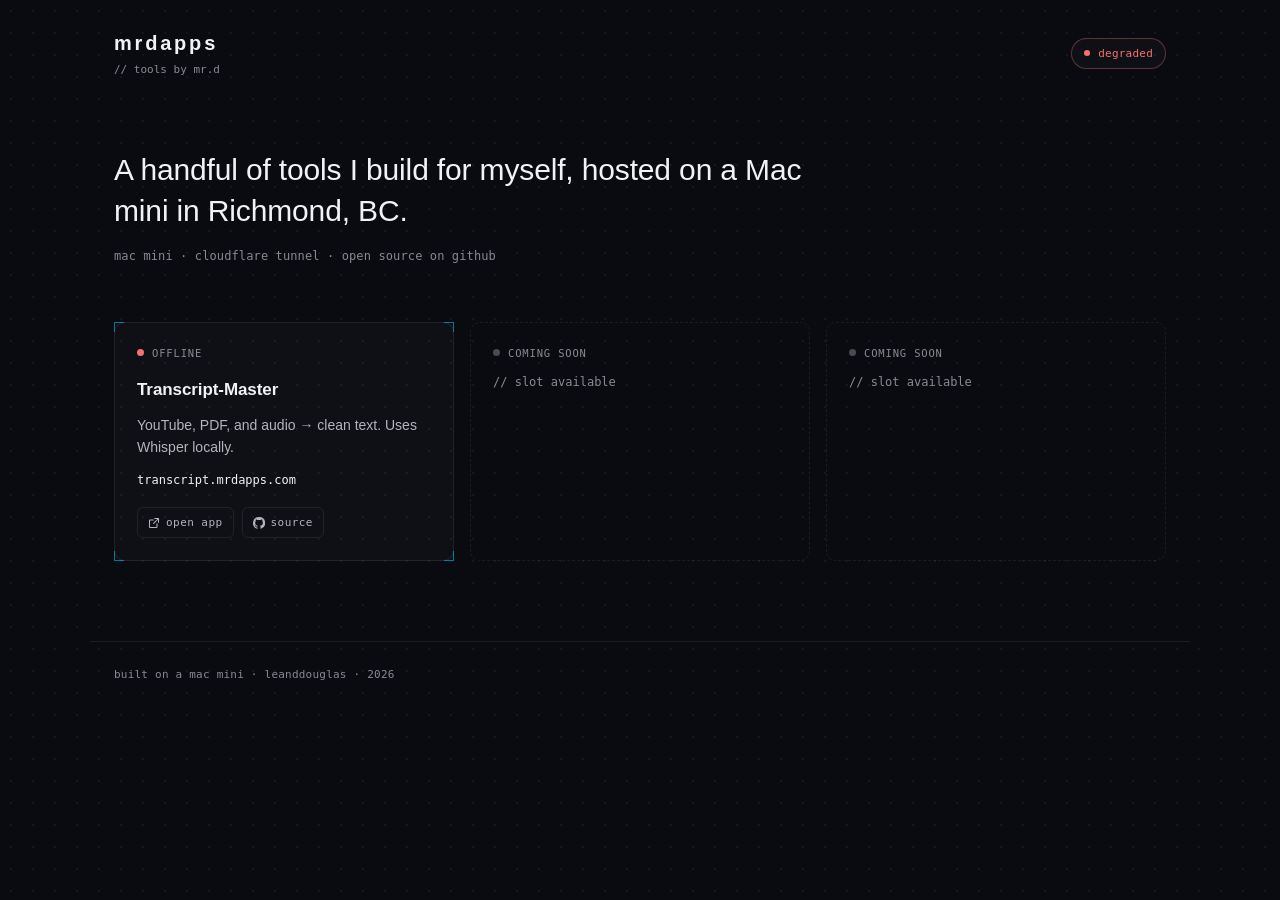
==== public/index.html @ 29ac47c4 "Initial commit — mrdapps.com landing page Static dashboard for mrdapps.com. Lists the small tools I " ====
<!doctype html>
<html lang="en">
<head>
  <meta charset="utf-8">
  <meta name="viewport" content="width=device-width,initial-scale=1">
  <title>mrdapps — tools by mr.d</title>
  <meta name="description" content="A handful of small tools built on a Mac mini in Richmond, BC.">
  <meta name="color-scheme" content="dark">
  <meta name="theme-color" content="#0a0b10">
  <link rel="icon" href="favicon.svg" type="image/svg+xml">
  <link rel="stylesheet" href="styles.css">
  <script type="module" src="app.js"></script>
</head>
<body>
  <header class="site-header">
    <div class="wordmark">
      <span class="word">mrdapps</span>
      <span class="subtitle">// tools by mr.d</span>
    </div>
    <div class="status-pill" data-status="loading" aria-live="polite">
      <span class="dot" data-status="loading"></span>
      <span class="label">checking&hellip;</span>
    </div>
  </header>

  <main>
    <section class="hero">
      <h1>A handful of tools I build for myself, hosted on a Mac mini in Richmond, BC.</h1>
      <p class="stack">mac mini &middot; cloudflare tunnel &middot; open source on github</p>
    </section>

    <section class="apps-grid" aria-label="apps">
      <article class="card" data-health="/healthz/transcript">
        <span class="corner tl"></span><span class="corner tr"></span>
        <span class="corner bl"></span><span class="corner br"></span>
        <header class="card-header">
          <span class="status">
            <span class="dot" data-status="loading"></span>
            <span class="label">live</span>
          </span>
          <span class="latency"></span>
        </header>
        <h2 class="card-title">Transcript-Master</h2>
        <p class="card-desc">YouTube, PDF, and audio &rarr; clean text. Uses Whisper locally.</p>
        <p class="card-url">transcript.mrdapps.com</p>
        <footer class="card-footer">
          <a class="btn" href="https://transcript.mrdapps.com" target="_blank" rel="noopener noreferrer">
            <svg viewBox="0 0 16 16" aria-hidden="true"><path fill="none" stroke="currentColor" stroke-width="1.4" stroke-linecap="round" stroke-linejoin="round" d="M9 2h5v5M14 2 7.5 8.5M12 9v4a1 1 0 0 1-1 1H3a1 1 0 0 1-1-1V5a1 1 0 0 1 1-1h4"/></svg>
            <span>open app</span>
          </a>
          <a class="btn" href="https://github.com/leanddouglas/Transcript-Master" target="_blank" rel="noopener noreferrer">
            <svg viewBox="0 0 16 16" aria-hidden="true"><path fill="currentColor" d="M8 0a8 8 0 0 0-2.53 15.59c.4.07.55-.17.55-.38v-1.36c-2.22.48-2.69-1.07-2.69-1.07-.36-.92-.89-1.17-.89-1.17-.73-.5.05-.49.05-.49.81.06 1.23.83 1.23.83.72 1.23 1.88.87 2.34.66.07-.52.28-.87.51-1.07-1.77-.2-3.64-.89-3.64-3.95 0-.87.31-1.59.83-2.15-.08-.2-.36-1.02.08-2.13 0 0 .67-.21 2.2.82a7.6 7.6 0 0 1 4 0c1.53-1.03 2.2-.82 2.2-.82.44 1.11.16 1.93.08 2.13.52.56.83 1.28.83 2.15 0 3.07-1.87 3.75-3.65 3.95.29.25.54.74.54 1.5v2.22c0 .21.15.46.55.38A8 8 0 0 0 8 0z"/></svg>
            <span>source</span>
          </a>
        </footer>
      </article>

      <article class="card card--placeholder" aria-hidden="true">
        <span class="corner tl"></span><span class="corner tr"></span>
        <span class="corner bl"></span><span class="corner br"></span>
        <header class="card-header">
          <span class="status">
            <span class="dot" data-status="placeholder"></span>
            <span class="label">coming soon</span>
          </span>
        </header>
        <p class="slot">// slot available</p>
      </article>

      <article class="card card--placeholder" aria-hidden="true">
        <span class="corner tl"></span><span class="corner tr"></span>
        <span class="corner bl"></span><span class="corner br"></span>
        <header class="card-header">
          <span class="status">
            <span class="dot" data-status="placeholder"></span>
            <span class="label">coming soon</span>
          </span>
        </header>
        <p class="slot">// slot available</p>
      </article>
    </section>
  </main>

  <footer class="site-footer">
    <span>built on a mac mini &middot; <a href="https://github.com/leanddouglas" target="_blank" rel="noopener noreferrer">leanddouglas</a> &middot; <span id="year">2026</span></span>
  </footer>
</body>
</html>
---- public/styles.css ----
:root {
  --bg: #0a0b10;
  --surface: rgba(255, 255, 255, 0.022);
  --text: #f2f2f6;
  --muted: #8a8a93;
  --muted-strong: #b4b4bd;
  --border: rgba(255, 255, 255, 0.08);
  --border-hover: rgba(0, 212, 255, 0.4);
  --accent: #00d4ff;
  --green: #4ade80;
  --red: #f87171;
  --gray: #4a4a52;
  --mono: ui-monospace, "SF Mono", "JetBrains Mono", Menlo, Consolas, monospace;
  --sans: -apple-system, BlinkMacSystemFont, "SF Pro Text", "Helvetica Neue", Arial, sans-serif;
  --radius: 10px;
  --container: 1100px;
}

*,
*::before,
*::after { box-sizing: border-box; }

html { background: var(--bg); }

body {
  margin: 0;
  min-height: 100vh;
  font-family: var(--sans);
  font-size: 15px;
  line-height: 1.55;
  color: var(--text);
  background: var(--bg);
  background-image: radial-gradient(circle, rgba(255, 255, 255, 0.05) 1px, transparent 1px);
  background-size: 22px 22px;
  background-attachment: fixed;
  -webkit-font-smoothing: antialiased;
  -moz-osx-font-smoothing: grayscale;
}

a { color: inherit; }

.site-header {
  max-width: var(--container);
  margin: 0 auto;
  padding: 28px 24px 0;
  display: flex;
  justify-content: space-between;
  align-items: center;
  gap: 16px;
  flex-wrap: wrap;
}

.wordmark { display: flex; flex-direction: column; gap: 2px; }

.wordmark .word {
  font-size: 20px;
  font-weight: 600;
  letter-spacing: 0.14em;
}

.wordmark .subtitle {
  font-family: var(--mono);
  font-size: 11px;
  color: var(--muted);
  letter-spacing: 0;
}

.status-pill {
  display: inline-flex;
  align-items: center;
  gap: 8px;
  padding: 6px 12px;
  border: 1px solid var(--border);
  border-radius: 999px;
  background: var(--surface);
  font-family: var(--mono);
  font-size: 11px;
  letter-spacing: 0.02em;
  color: var(--muted-strong);
  transition: border-color 200ms ease, color 200ms ease;
}

.status-pill[data-status="ok"]   { color: var(--text); }
.status-pill[data-status="down"] { color: var(--red); border-color: rgba(248, 113, 113, 0.35); }

main {
  max-width: var(--container);
  margin: 0 auto;
  padding: 0 24px;
}

.hero {
  padding: 72px 0 56px;
  max-width: 720px;
}

.hero h1 {
  margin: 0 0 16px;
  font-size: clamp(22px, 3.6vw, 30px);
  font-weight: 500;
  line-height: 1.35;
  letter-spacing: -0.005em;
  color: var(--text);
}

.hero .stack {
  margin: 0;
  font-family: var(--mono);
  font-size: 12px;
  letter-spacing: 0.01em;
  color: var(--muted);
}

.apps-grid {
  display: grid;
  grid-template-columns: 1fr;
  gap: 16px;
  padding-bottom: 80px;
}

@media (min-width: 640px)  { .apps-grid { grid-template-columns: repeat(2, 1fr); } }
@media (min-width: 960px)  { .apps-grid { grid-template-columns: repeat(3, 1fr); } }

.card {
  position: relative;
  display: flex;
  flex-direction: column;
  gap: 12px;
  min-height: 220px;
  padding: 22px;
  border: 1px solid var(--border);
  border-radius: var(--radius);
  background: var(--surface);
  transition: border-color 220ms ease, background-color 220ms ease;
}

.card:hover { border-color: var(--border-hover); }

.corner {
  position: absolute;
  width: 10px;
  height: 10px;
  border: 0 solid var(--accent);
  opacity: 0.55;
  pointer-events: none;
  transition: opacity 220ms ease;
}

.card:hover .corner { opacity: 1; }

.corner.tl { top: -1px; left: -1px;   border-top-width: 1px; border-left-width: 1px; }
.corner.tr { top: -1px; right: -1px;  border-top-width: 1px; border-right-width: 1px; }
.corner.bl { bottom: -1px; left: -1px; border-bottom-width: 1px; border-left-width: 1px; }
.corner.br { bottom: -1px; right: -1px; border-bottom-width: 1px; border-right-width: 1px; }

.card-header {
  display: flex;
  align-items: center;
  justify-content: space-between;
  gap: 8px;
  font-family: var(--mono);
  font-size: 10.5px;
  letter-spacing: 0.08em;
  text-transform: uppercase;
  color: var(--muted);
}

.status { display: inline-flex; align-items: center; gap: 8px; }

.dot {
  width: 7px;
  height: 7px;
  border-radius: 50%;
  background: var(--gray);
  flex-shrink: 0;
}

.dot[data-status="live"]        { background: var(--green); animation: pulse 2.6s ease-in-out infinite; }
.dot[data-status="offline"]     { background: var(--red); }
.dot[data-status="loading"]     { background: var(--muted); animation: pulse 1.4s ease-in-out infinite; }
.dot[data-status="placeholder"] { background: var(--gray); }

.status-pill .dot { width: 6px; height: 6px; }

.latency {
  font-family: var(--mono);
  font-size: 10.5px;
  letter-spacing: 0.02em;
  color: var(--muted);
  text-transform: none;
  opacity: 0;
  transition: opacity 400ms ease;
}

.latency.is-visible { opacity: 1; }

.card-title {
  margin: 4px 0 0;
  font-size: 17px;
  font-weight: 600;
  letter-spacing: -0.005em;
  color: var(--text);
}

.card-desc {
  margin: 0;
  font-size: 14px;
  line-height: 1.55;
  color: var(--muted-strong);
}

.card-url {
  margin: 0;
  font-family: var(--mono);
  font-size: 12px;
  color: var(--text);
  word-break: break-all;
}

.card-footer {
  margin-top: auto;
  display: flex;
  gap: 8px;
  padding-top: 6px;
}

.btn {
  display: inline-flex;
  align-items: center;
  gap: 6px;
  padding: 6px 10px;
  border: 1px solid var(--border);
  border-radius: 6px;
  background: transparent;
  color: var(--muted-strong);
  font-family: var(--mono);
  font-size: 11px;
  letter-spacing: 0.04em;
  text-decoration: none;
  transition: border-color 200ms ease, color 200ms ease;
}

.btn:hover,
.btn:focus-visible {
  border-color: var(--accent);
  color: var(--accent);
  outline: none;
}

.btn svg { width: 12px; height: 12px; }

.card--placeholder {
  border: 1px dashed rgba(255, 255, 255, 0.07);
  background: transparent;
}

.card--placeholder:hover { border-color: rgba(255, 255, 255, 0.12); }
.card--placeholder .corner { opacity: 0; }
.card--placeholder:hover .corner { opacity: 0; }

.slot {
  margin: 0;
  font-family: var(--mono);
  font-size: 12px;
  color: var(--muted);
}

.site-footer {
  max-width: var(--container);
  margin: 0 auto;
  padding: 24px 24px 48px;
  border-top: 1px solid var(--border);
  font-family: var(--mono);
  font-size: 11px;
  letter-spacing: 0.02em;
  color: var(--muted);
}

.site-footer a {
  color: var(--muted);
  text-decoration: none;
  border-bottom: 1px solid transparent;
  transition: color 200ms ease, border-color 200ms ease;
}

.site-footer a:hover,
.site-footer a:focus-visible {
  color: var(--accent);
  border-bottom-color: var(--accent);
  outline: none;
}

@keyframes pulse {
  0%, 100% { opacity: 1; }
  50%      { opacity: 0.55; }
}

@media (prefers-reduced-motion: reduce) {
  .dot { animation: none !important; }
  * { transition-duration: 0.01ms !important; }
}
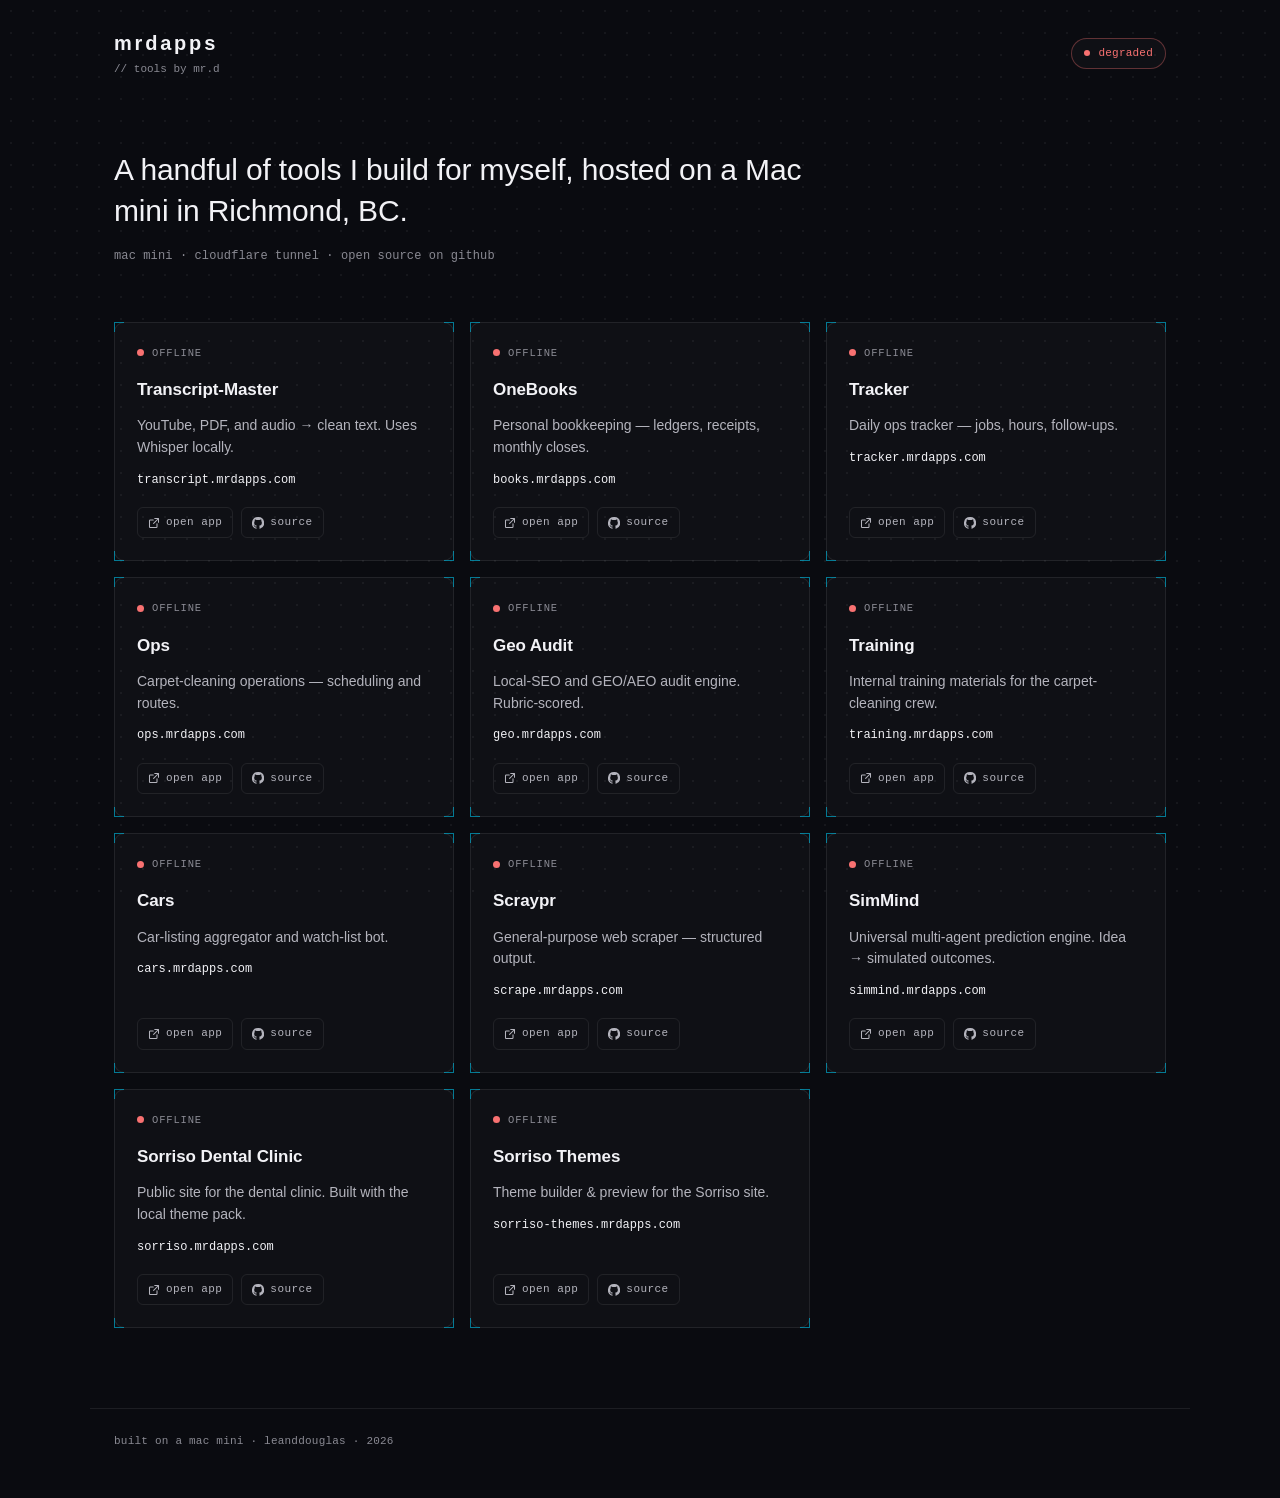
==== commit 32519ad6: "dashboard: surface all 11 mrdapps services Replaces the two "slot available" placeholders with cards" ====
--- a/public/index.html
+++ b/public/index.html
@@ -55,28 +55,254 @@
         </footer>
       </article>
 
-      <article class="card card--placeholder" aria-hidden="true">
-        <span class="corner tl"></span><span class="corner tr"></span>
-        <span class="corner bl"></span><span class="corner br"></span>
-        <header class="card-header">
-          <span class="status">
-            <span class="dot" data-status="placeholder"></span>
-            <span class="label">coming soon</span>
-          </span>
-        </header>
-        <p class="slot">// slot available</p>
-      </article>
-
-      <article class="card card--placeholder" aria-hidden="true">
-        <span class="corner tl"></span><span class="corner tr"></span>
-        <span class="corner bl"></span><span class="corner br"></span>
-        <header class="card-header">
-          <span class="status">
-            <span class="dot" data-status="placeholder"></span>
-            <span class="label">coming soon</span>
-          </span>
-        </header>
-        <p class="slot">// slot available</p>
+      <article class="card" data-health="/healthz/books">
+        <span class="corner tl"></span><span class="corner tr"></span>
+        <span class="corner bl"></span><span class="corner br"></span>
+        <header class="card-header">
+          <span class="status">
+            <span class="dot" data-status="loading"></span>
+            <span class="label">live</span>
+          </span>
+          <span class="latency"></span>
+        </header>
+        <h2 class="card-title">OneBooks</h2>
+        <p class="card-desc">Personal bookkeeping &mdash; ledgers, receipts, monthly closes.</p>
+        <p class="card-url">books.mrdapps.com</p>
+        <footer class="card-footer">
+          <a class="btn" href="https://books.mrdapps.com" target="_blank" rel="noopener noreferrer">
+            <svg viewBox="0 0 16 16" aria-hidden="true"><path fill="none" stroke="currentColor" stroke-width="1.4" stroke-linecap="round" stroke-linejoin="round" d="M9 2h5v5M14 2 7.5 8.5M12 9v4a1 1 0 0 1-1 1H3a1 1 0 0 1-1-1V5a1 1 0 0 1 1-1h4"/></svg>
+            <span>open app</span>
+          </a>
+          <a class="btn" href="https://github.com/leanddouglas/onebooks" target="_blank" rel="noopener noreferrer">
+            <svg viewBox="0 0 16 16" aria-hidden="true"><path fill="currentColor" d="M8 0a8 8 0 0 0-2.53 15.59c.4.07.55-.17.55-.38v-1.36c-2.22.48-2.69-1.07-2.69-1.07-.36-.92-.89-1.17-.89-1.17-.73-.5.05-.49.05-.49.81.06 1.23.83 1.23.83.72 1.23 1.88.87 2.34.66.07-.52.28-.87.51-1.07-1.77-.2-3.64-.89-3.64-3.95 0-.87.31-1.59.83-2.15-.08-.2-.36-1.02.08-2.13 0 0 .67-.21 2.2.82a7.6 7.6 0 0 1 4 0c1.53-1.03 2.2-.82 2.2-.82.44 1.11.16 1.93.08 2.13.52.56.83 1.28.83 2.15 0 3.07-1.87 3.75-3.65 3.95.29.25.54.74.54 1.5v2.22c0 .21.15.46.55.38A8 8 0 0 0 8 0z"/></svg>
+            <span>source</span>
+          </a>
+        </footer>
+      </article>
+
+      <article class="card" data-health="/healthz/tracker">
+        <span class="corner tl"></span><span class="corner tr"></span>
+        <span class="corner bl"></span><span class="corner br"></span>
+        <header class="card-header">
+          <span class="status">
+            <span class="dot" data-status="loading"></span>
+            <span class="label">live</span>
+          </span>
+          <span class="latency"></span>
+        </header>
+        <h2 class="card-title">Tracker</h2>
+        <p class="card-desc">Daily ops tracker &mdash; jobs, hours, follow-ups.</p>
+        <p class="card-url">tracker.mrdapps.com</p>
+        <footer class="card-footer">
+          <a class="btn" href="https://tracker.mrdapps.com" target="_blank" rel="noopener noreferrer">
+            <svg viewBox="0 0 16 16" aria-hidden="true"><path fill="none" stroke="currentColor" stroke-width="1.4" stroke-linecap="round" stroke-linejoin="round" d="M9 2h5v5M14 2 7.5 8.5M12 9v4a1 1 0 0 1-1 1H3a1 1 0 0 1-1-1V5a1 1 0 0 1 1-1h4"/></svg>
+            <span>open app</span>
+          </a>
+          <a class="btn" href="https://github.com/leanddouglas/MrD-Tracker" target="_blank" rel="noopener noreferrer">
+            <svg viewBox="0 0 16 16" aria-hidden="true"><path fill="currentColor" d="M8 0a8 8 0 0 0-2.53 15.59c.4.07.55-.17.55-.38v-1.36c-2.22.48-2.69-1.07-2.69-1.07-.36-.92-.89-1.17-.89-1.17-.73-.5.05-.49.05-.49.81.06 1.23.83 1.23.83.72 1.23 1.88.87 2.34.66.07-.52.28-.87.51-1.07-1.77-.2-3.64-.89-3.64-3.95 0-.87.31-1.59.83-2.15-.08-.2-.36-1.02.08-2.13 0 0 .67-.21 2.2.82a7.6 7.6 0 0 1 4 0c1.53-1.03 2.2-.82 2.2-.82.44 1.11.16 1.93.08 2.13.52.56.83 1.28.83 2.15 0 3.07-1.87 3.75-3.65 3.95.29.25.54.74.54 1.5v2.22c0 .21.15.46.55.38A8 8 0 0 0 8 0z"/></svg>
+            <span>source</span>
+          </a>
+        </footer>
+      </article>
+
+      <article class="card" data-health="/healthz/ops">
+        <span class="corner tl"></span><span class="corner tr"></span>
+        <span class="corner bl"></span><span class="corner br"></span>
+        <header class="card-header">
+          <span class="status">
+            <span class="dot" data-status="loading"></span>
+            <span class="label">live</span>
+          </span>
+          <span class="latency"></span>
+        </header>
+        <h2 class="card-title">Ops</h2>
+        <p class="card-desc">Carpet-cleaning operations &mdash; scheduling and routes.</p>
+        <p class="card-url">ops.mrdapps.com</p>
+        <footer class="card-footer">
+          <a class="btn" href="https://ops.mrdapps.com" target="_blank" rel="noopener noreferrer">
+            <svg viewBox="0 0 16 16" aria-hidden="true"><path fill="none" stroke="currentColor" stroke-width="1.4" stroke-linecap="round" stroke-linejoin="round" d="M9 2h5v5M14 2 7.5 8.5M12 9v4a1 1 0 0 1-1 1H3a1 1 0 0 1-1-1V5a1 1 0 0 1 1-1h4"/></svg>
+            <span>open app</span>
+          </a>
+          <a class="btn" href="https://github.com/leanddouglas/carpet-ops" target="_blank" rel="noopener noreferrer">
+            <svg viewBox="0 0 16 16" aria-hidden="true"><path fill="currentColor" d="M8 0a8 8 0 0 0-2.53 15.59c.4.07.55-.17.55-.38v-1.36c-2.22.48-2.69-1.07-2.69-1.07-.36-.92-.89-1.17-.89-1.17-.73-.5.05-.49.05-.49.81.06 1.23.83 1.23.83.72 1.23 1.88.87 2.34.66.07-.52.28-.87.51-1.07-1.77-.2-3.64-.89-3.64-3.95 0-.87.31-1.59.83-2.15-.08-.2-.36-1.02.08-2.13 0 0 .67-.21 2.2.82a7.6 7.6 0 0 1 4 0c1.53-1.03 2.2-.82 2.2-.82.44 1.11.16 1.93.08 2.13.52.56.83 1.28.83 2.15 0 3.07-1.87 3.75-3.65 3.95.29.25.54.74.54 1.5v2.22c0 .21.15.46.55.38A8 8 0 0 0 8 0z"/></svg>
+            <span>source</span>
+          </a>
+        </footer>
+      </article>
+
+      <article class="card" data-health="/healthz/geo">
+        <span class="corner tl"></span><span class="corner tr"></span>
+        <span class="corner bl"></span><span class="corner br"></span>
+        <header class="card-header">
+          <span class="status">
+            <span class="dot" data-status="loading"></span>
+            <span class="label">live</span>
+          </span>
+          <span class="latency"></span>
+        </header>
+        <h2 class="card-title">Geo Audit</h2>
+        <p class="card-desc">Local-SEO and GEO/AEO audit engine. Rubric-scored.</p>
+        <p class="card-url">geo.mrdapps.com</p>
+        <footer class="card-footer">
+          <a class="btn" href="https://geo.mrdapps.com" target="_blank" rel="noopener noreferrer">
+            <svg viewBox="0 0 16 16" aria-hidden="true"><path fill="none" stroke="currentColor" stroke-width="1.4" stroke-linecap="round" stroke-linejoin="round" d="M9 2h5v5M14 2 7.5 8.5M12 9v4a1 1 0 0 1-1 1H3a1 1 0 0 1-1-1V5a1 1 0 0 1 1-1h4"/></svg>
+            <span>open app</span>
+          </a>
+          <a class="btn" href="https://github.com/leanddouglas/geo-audit-app" target="_blank" rel="noopener noreferrer">
+            <svg viewBox="0 0 16 16" aria-hidden="true"><path fill="currentColor" d="M8 0a8 8 0 0 0-2.53 15.59c.4.07.55-.17.55-.38v-1.36c-2.22.48-2.69-1.07-2.69-1.07-.36-.92-.89-1.17-.89-1.17-.73-.5.05-.49.05-.49.81.06 1.23.83 1.23.83.72 1.23 1.88.87 2.34.66.07-.52.28-.87.51-1.07-1.77-.2-3.64-.89-3.64-3.95 0-.87.31-1.59.83-2.15-.08-.2-.36-1.02.08-2.13 0 0 .67-.21 2.2.82a7.6 7.6 0 0 1 4 0c1.53-1.03 2.2-.82 2.2-.82.44 1.11.16 1.93.08 2.13.52.56.83 1.28.83 2.15 0 3.07-1.87 3.75-3.65 3.95.29.25.54.74.54 1.5v2.22c0 .21.15.46.55.38A8 8 0 0 0 8 0z"/></svg>
+            <span>source</span>
+          </a>
+        </footer>
+      </article>
+
+      <article class="card" data-health="/healthz/training">
+        <span class="corner tl"></span><span class="corner tr"></span>
+        <span class="corner bl"></span><span class="corner br"></span>
+        <header class="card-header">
+          <span class="status">
+            <span class="dot" data-status="loading"></span>
+            <span class="label">live</span>
+          </span>
+          <span class="latency"></span>
+        </header>
+        <h2 class="card-title">Training</h2>
+        <p class="card-desc">Internal training materials for the carpet-cleaning crew.</p>
+        <p class="card-url">training.mrdapps.com</p>
+        <footer class="card-footer">
+          <a class="btn" href="https://training.mrdapps.com" target="_blank" rel="noopener noreferrer">
+            <svg viewBox="0 0 16 16" aria-hidden="true"><path fill="none" stroke="currentColor" stroke-width="1.4" stroke-linecap="round" stroke-linejoin="round" d="M9 2h5v5M14 2 7.5 8.5M12 9v4a1 1 0 0 1-1 1H3a1 1 0 0 1-1-1V5a1 1 0 0 1 1-1h4"/></svg>
+            <span>open app</span>
+          </a>
+          <a class="btn" href="https://github.com/leanddouglas/servus-training" target="_blank" rel="noopener noreferrer">
+            <svg viewBox="0 0 16 16" aria-hidden="true"><path fill="currentColor" d="M8 0a8 8 0 0 0-2.53 15.59c.4.07.55-.17.55-.38v-1.36c-2.22.48-2.69-1.07-2.69-1.07-.36-.92-.89-1.17-.89-1.17-.73-.5.05-.49.05-.49.81.06 1.23.83 1.23.83.72 1.23 1.88.87 2.34.66.07-.52.28-.87.51-1.07-1.77-.2-3.64-.89-3.64-3.95 0-.87.31-1.59.83-2.15-.08-.2-.36-1.02.08-2.13 0 0 .67-.21 2.2.82a7.6 7.6 0 0 1 4 0c1.53-1.03 2.2-.82 2.2-.82.44 1.11.16 1.93.08 2.13.52.56.83 1.28.83 2.15 0 3.07-1.87 3.75-3.65 3.95.29.25.54.74.54 1.5v2.22c0 .21.15.46.55.38A8 8 0 0 0 8 0z"/></svg>
+            <span>source</span>
+          </a>
+        </footer>
+      </article>
+
+      <article class="card" data-health="/healthz/cars">
+        <span class="corner tl"></span><span class="corner tr"></span>
+        <span class="corner bl"></span><span class="corner br"></span>
+        <header class="card-header">
+          <span class="status">
+            <span class="dot" data-status="loading"></span>
+            <span class="label">live</span>
+          </span>
+          <span class="latency"></span>
+        </header>
+        <h2 class="card-title">Cars</h2>
+        <p class="card-desc">Car-listing aggregator and watch-list bot.</p>
+        <p class="card-url">cars.mrdapps.com</p>
+        <footer class="card-footer">
+          <a class="btn" href="https://cars.mrdapps.com" target="_blank" rel="noopener noreferrer">
+            <svg viewBox="0 0 16 16" aria-hidden="true"><path fill="none" stroke="currentColor" stroke-width="1.4" stroke-linecap="round" stroke-linejoin="round" d="M9 2h5v5M14 2 7.5 8.5M12 9v4a1 1 0 0 1-1 1H3a1 1 0 0 1-1-1V5a1 1 0 0 1 1-1h4"/></svg>
+            <span>open app</span>
+          </a>
+          <a class="btn" href="https://github.com/leanddouglas/car-finder-bot" target="_blank" rel="noopener noreferrer">
+            <svg viewBox="0 0 16 16" aria-hidden="true"><path fill="currentColor" d="M8 0a8 8 0 0 0-2.53 15.59c.4.07.55-.17.55-.38v-1.36c-2.22.48-2.69-1.07-2.69-1.07-.36-.92-.89-1.17-.89-1.17-.73-.5.05-.49.05-.49.81.06 1.23.83 1.23.83.72 1.23 1.88.87 2.34.66.07-.52.28-.87.51-1.07-1.77-.2-3.64-.89-3.64-3.95 0-.87.31-1.59.83-2.15-.08-.2-.36-1.02.08-2.13 0 0 .67-.21 2.2.82a7.6 7.6 0 0 1 4 0c1.53-1.03 2.2-.82 2.2-.82.44 1.11.16 1.93.08 2.13.52.56.83 1.28.83 2.15 0 3.07-1.87 3.75-3.65 3.95.29.25.54.74.54 1.5v2.22c0 .21.15.46.55.38A8 8 0 0 0 8 0z"/></svg>
+            <span>source</span>
+          </a>
+        </footer>
+      </article>
+
+      <article class="card" data-health="/healthz/scrape">
+        <span class="corner tl"></span><span class="corner tr"></span>
+        <span class="corner bl"></span><span class="corner br"></span>
+        <header class="card-header">
+          <span class="status">
+            <span class="dot" data-status="loading"></span>
+            <span class="label">live</span>
+          </span>
+          <span class="latency"></span>
+        </header>
+        <h2 class="card-title">Scraypr</h2>
+        <p class="card-desc">General-purpose web scraper &mdash; structured output.</p>
+        <p class="card-url">scrape.mrdapps.com</p>
+        <footer class="card-footer">
+          <a class="btn" href="https://scrape.mrdapps.com" target="_blank" rel="noopener noreferrer">
+            <svg viewBox="0 0 16 16" aria-hidden="true"><path fill="none" stroke="currentColor" stroke-width="1.4" stroke-linecap="round" stroke-linejoin="round" d="M9 2h5v5M14 2 7.5 8.5M12 9v4a1 1 0 0 1-1 1H3a1 1 0 0 1-1-1V5a1 1 0 0 1 1-1h4"/></svg>
+            <span>open app</span>
+          </a>
+          <a class="btn" href="https://github.com/leanddouglas/scraypr-app" target="_blank" rel="noopener noreferrer">
+            <svg viewBox="0 0 16 16" aria-hidden="true"><path fill="currentColor" d="M8 0a8 8 0 0 0-2.53 15.59c.4.07.55-.17.55-.38v-1.36c-2.22.48-2.69-1.07-2.69-1.07-.36-.92-.89-1.17-.89-1.17-.73-.5.05-.49.05-.49.81.06 1.23.83 1.23.83.72 1.23 1.88.87 2.34.66.07-.52.28-.87.51-1.07-1.77-.2-3.64-.89-3.64-3.95 0-.87.31-1.59.83-2.15-.08-.2-.36-1.02.08-2.13 0 0 .67-.21 2.2.82a7.6 7.6 0 0 1 4 0c1.53-1.03 2.2-.82 2.2-.82.44 1.11.16 1.93.08 2.13.52.56.83 1.28.83 2.15 0 3.07-1.87 3.75-3.65 3.95.29.25.54.74.54 1.5v2.22c0 .21.15.46.55.38A8 8 0 0 0 8 0z"/></svg>
+            <span>source</span>
+          </a>
+        </footer>
+      </article>
+
+      <article class="card" data-health="/healthz/simmind">
+        <span class="corner tl"></span><span class="corner tr"></span>
+        <span class="corner bl"></span><span class="corner br"></span>
+        <header class="card-header">
+          <span class="status">
+            <span class="dot" data-status="loading"></span>
+            <span class="label">live</span>
+          </span>
+          <span class="latency"></span>
+        </header>
+        <h2 class="card-title">SimMind</h2>
+        <p class="card-desc">Universal multi-agent prediction engine. Idea → simulated outcomes.</p>
+        <p class="card-url">simmind.mrdapps.com</p>
+        <footer class="card-footer">
+          <a class="btn" href="https://simmind.mrdapps.com" target="_blank" rel="noopener noreferrer">
+            <svg viewBox="0 0 16 16" aria-hidden="true"><path fill="none" stroke="currentColor" stroke-width="1.4" stroke-linecap="round" stroke-linejoin="round" d="M9 2h5v5M14 2 7.5 8.5M12 9v4a1 1 0 0 1-1 1H3a1 1 0 0 1-1-1V5a1 1 0 0 1 1-1h4"/></svg>
+            <span>open app</span>
+          </a>
+          <a class="btn" href="https://github.com/leanddouglas/simmind" target="_blank" rel="noopener noreferrer">
+            <svg viewBox="0 0 16 16" aria-hidden="true"><path fill="currentColor" d="M8 0a8 8 0 0 0-2.53 15.59c.4.07.55-.17.55-.38v-1.36c-2.22.48-2.69-1.07-2.69-1.07-.36-.92-.89-1.17-.89-1.17-.73-.5.05-.49.05-.49.81.06 1.23.83 1.23.83.72 1.23 1.88.87 2.34.66.07-.52.28-.87.51-1.07-1.77-.2-3.64-.89-3.64-3.95 0-.87.31-1.59.83-2.15-.08-.2-.36-1.02.08-2.13 0 0 .67-.21 2.2.82a7.6 7.6 0 0 1 4 0c1.53-1.03 2.2-.82 2.2-.82.44 1.11.16 1.93.08 2.13.52.56.83 1.28.83 2.15 0 3.07-1.87 3.75-3.65 3.95.29.25.54.74.54 1.5v2.22c0 .21.15.46.55.38A8 8 0 0 0 8 0z"/></svg>
+            <span>source</span>
+          </a>
+        </footer>
+      </article>
+
+      <article class="card" data-health="/healthz/sorriso">
+        <span class="corner tl"></span><span class="corner tr"></span>
+        <span class="corner bl"></span><span class="corner br"></span>
+        <header class="card-header">
+          <span class="status">
+            <span class="dot" data-status="loading"></span>
+            <span class="label">live</span>
+          </span>
+          <span class="latency"></span>
+        </header>
+        <h2 class="card-title">Sorriso Dental Clinic</h2>
+        <p class="card-desc">Public site for the dental clinic. Built with the local theme pack.</p>
+        <p class="card-url">sorriso.mrdapps.com</p>
+        <footer class="card-footer">
+          <a class="btn" href="https://sorriso.mrdapps.com" target="_blank" rel="noopener noreferrer">
+            <svg viewBox="0 0 16 16" aria-hidden="true"><path fill="none" stroke="currentColor" stroke-width="1.4" stroke-linecap="round" stroke-linejoin="round" d="M9 2h5v5M14 2 7.5 8.5M12 9v4a1 1 0 0 1-1 1H3a1 1 0 0 1-1-1V5a1 1 0 0 1 1-1h4"/></svg>
+            <span>open app</span>
+          </a>
+          <a class="btn" href="https://github.com/leanddouglas/SorrisoDentalClinic" target="_blank" rel="noopener noreferrer">
+            <svg viewBox="0 0 16 16" aria-hidden="true"><path fill="currentColor" d="M8 0a8 8 0 0 0-2.53 15.59c.4.07.55-.17.55-.38v-1.36c-2.22.48-2.69-1.07-2.69-1.07-.36-.92-.89-1.17-.89-1.17-.73-.5.05-.49.05-.49.81.06 1.23.83 1.23.83.72 1.23 1.88.87 2.34.66.07-.52.28-.87.51-1.07-1.77-.2-3.64-.89-3.64-3.95 0-.87.31-1.59.83-2.15-.08-.2-.36-1.02.08-2.13 0 0 .67-.21 2.2.82a7.6 7.6 0 0 1 4 0c1.53-1.03 2.2-.82 2.2-.82.44 1.11.16 1.93.08 2.13.52.56.83 1.28.83 2.15 0 3.07-1.87 3.75-3.65 3.95.29.25.54.74.54 1.5v2.22c0 .21.15.46.55.38A8 8 0 0 0 8 0z"/></svg>
+            <span>source</span>
+          </a>
+        </footer>
+      </article>
+
+      <article class="card" data-health="/healthz/sorriso-themes">
+        <span class="corner tl"></span><span class="corner tr"></span>
+        <span class="corner bl"></span><span class="corner br"></span>
+        <header class="card-header">
+          <span class="status">
+            <span class="dot" data-status="loading"></span>
+            <span class="label">live</span>
+          </span>
+          <span class="latency"></span>
+        </header>
+        <h2 class="card-title">Sorriso Themes</h2>
+        <p class="card-desc">Theme builder &amp; preview for the Sorriso site.</p>
+        <p class="card-url">sorriso-themes.mrdapps.com</p>
+        <footer class="card-footer">
+          <a class="btn" href="https://sorriso-themes.mrdapps.com" target="_blank" rel="noopener noreferrer">
+            <svg viewBox="0 0 16 16" aria-hidden="true"><path fill="none" stroke="currentColor" stroke-width="1.4" stroke-linecap="round" stroke-linejoin="round" d="M9 2h5v5M14 2 7.5 8.5M12 9v4a1 1 0 0 1-1 1H3a1 1 0 0 1-1-1V5a1 1 0 0 1 1-1h4"/></svg>
+            <span>open app</span>
+          </a>
+          <a class="btn" href="https://github.com/leanddouglas/sorriso-dental-clinic-themes" target="_blank" rel="noopener noreferrer">
+            <svg viewBox="0 0 16 16" aria-hidden="true"><path fill="currentColor" d="M8 0a8 8 0 0 0-2.53 15.59c.4.07.55-.17.55-.38v-1.36c-2.22.48-2.69-1.07-2.69-1.07-.36-.92-.89-1.17-.89-1.17-.73-.5.05-.49.05-.49.81.06 1.23.83 1.23.83.72 1.23 1.88.87 2.34.66.07-.52.28-.87.51-1.07-1.77-.2-3.64-.89-3.64-3.95 0-.87.31-1.59.83-2.15-.08-.2-.36-1.02.08-2.13 0 0 .67-.21 2.2.82a7.6 7.6 0 0 1 4 0c1.53-1.03 2.2-.82 2.2-.82.44 1.11.16 1.93.08 2.13.52.56.83 1.28.83 2.15 0 3.07-1.87 3.75-3.65 3.95.29.25.54.74.54 1.5v2.22c0 .21.15.46.55.38A8 8 0 0 0 8 0z"/></svg>
+            <span>source</span>
+          </a>
+        </footer>
       </article>
     </section>
   </main>
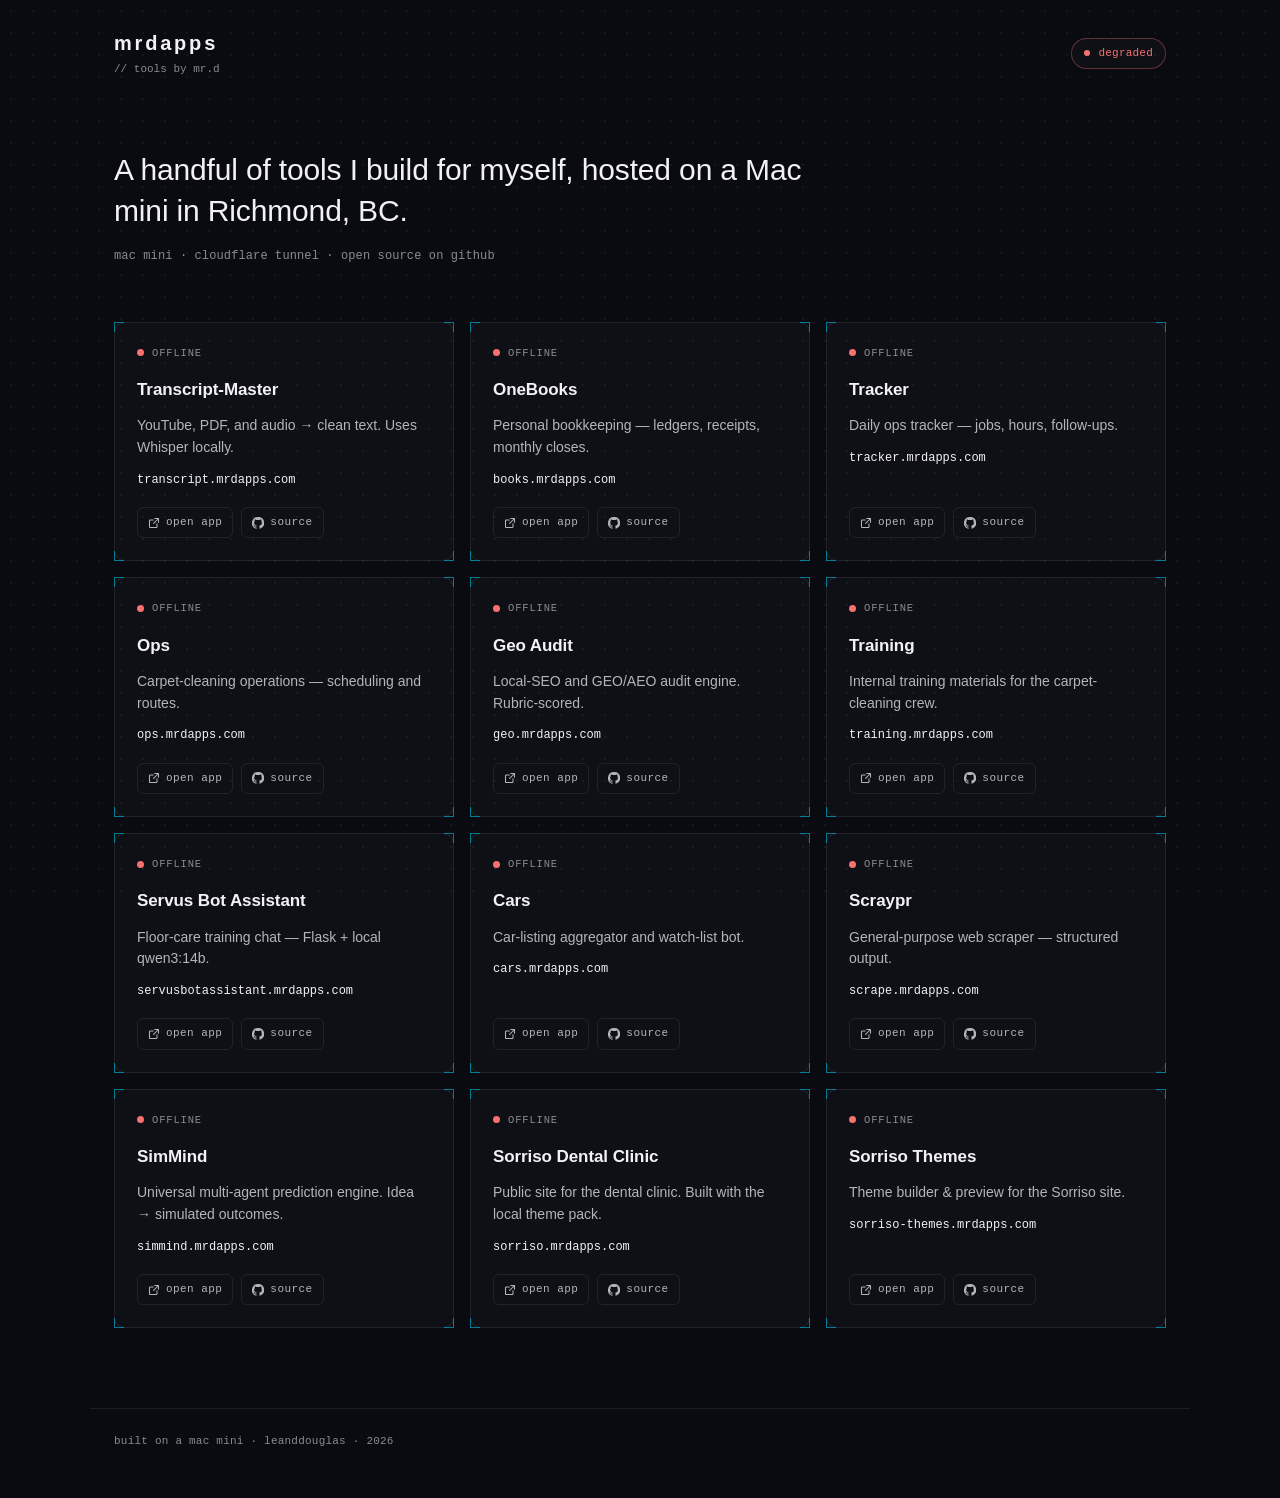
==== commit 8d24112b: "Add Servus Bot Assistant card (servusbotassistant.mrdapps.com → 8767)" ====
--- a/public/index.html
+++ b/public/index.html
@@ -180,6 +180,31 @@
         </footer>
       </article>
 
+      <article class="card" data-health="/healthz/servusbotassistant">
+        <span class="corner tl"></span><span class="corner tr"></span>
+        <span class="corner bl"></span><span class="corner br"></span>
+        <header class="card-header">
+          <span class="status">
+            <span class="dot" data-status="loading"></span>
+            <span class="label">live</span>
+          </span>
+          <span class="latency"></span>
+        </header>
+        <h2 class="card-title">Servus Bot Assistant</h2>
+        <p class="card-desc">Floor-care training chat &mdash; Flask + local qwen3:14b.</p>
+        <p class="card-url">servusbotassistant.mrdapps.com</p>
+        <footer class="card-footer">
+          <a class="btn" href="https://servusbotassistant.mrdapps.com" target="_blank" rel="noopener noreferrer">
+            <svg viewBox="0 0 16 16" aria-hidden="true"><path fill="none" stroke="currentColor" stroke-width="1.4" stroke-linecap="round" stroke-linejoin="round" d="M9 2h5v5M14 2 7.5 8.5M12 9v4a1 1 0 0 1-1 1H3a1 1 0 0 1-1-1V5a1 1 0 0 1 1-1h4"/></svg>
+            <span>open app</span>
+          </a>
+          <a class="btn" href="https://github.com/leanddouglas/servus-bot" target="_blank" rel="noopener noreferrer">
+            <svg viewBox="0 0 16 16" aria-hidden="true"><path fill="currentColor" d="M8 0a8 8 0 0 0-2.53 15.59c.4.07.55-.17.55-.38v-1.36c-2.22.48-2.69-1.07-2.69-1.07-.36-.92-.89-1.17-.89-1.17-.73-.5.05-.49.05-.49.81.06 1.23.83 1.23.83.72 1.23 1.88.87 2.34.66.07-.52.28-.87.51-1.07-1.77-.2-3.64-.89-3.64-3.95 0-.87.31-1.59.83-2.15-.08-.2-.36-1.02.08-2.13 0 0 .67-.21 2.2.82a7.6 7.6 0 0 1 4 0c1.53-1.03 2.2-.82 2.2-.82.44 1.11.16 1.93.08 2.13.52.56.83 1.28.83 2.15 0 3.07-1.87 3.75-3.65 3.95.29.25.54.74.54 1.5v2.22c0 .21.15.46.55.38A8 8 0 0 0 8 0z"/></svg>
+            <span>source</span>
+          </a>
+        </footer>
+      </article>
+
       <article class="card" data-health="/healthz/cars">
         <span class="corner tl"></span><span class="corner tr"></span>
         <span class="corner bl"></span><span class="corner br"></span>
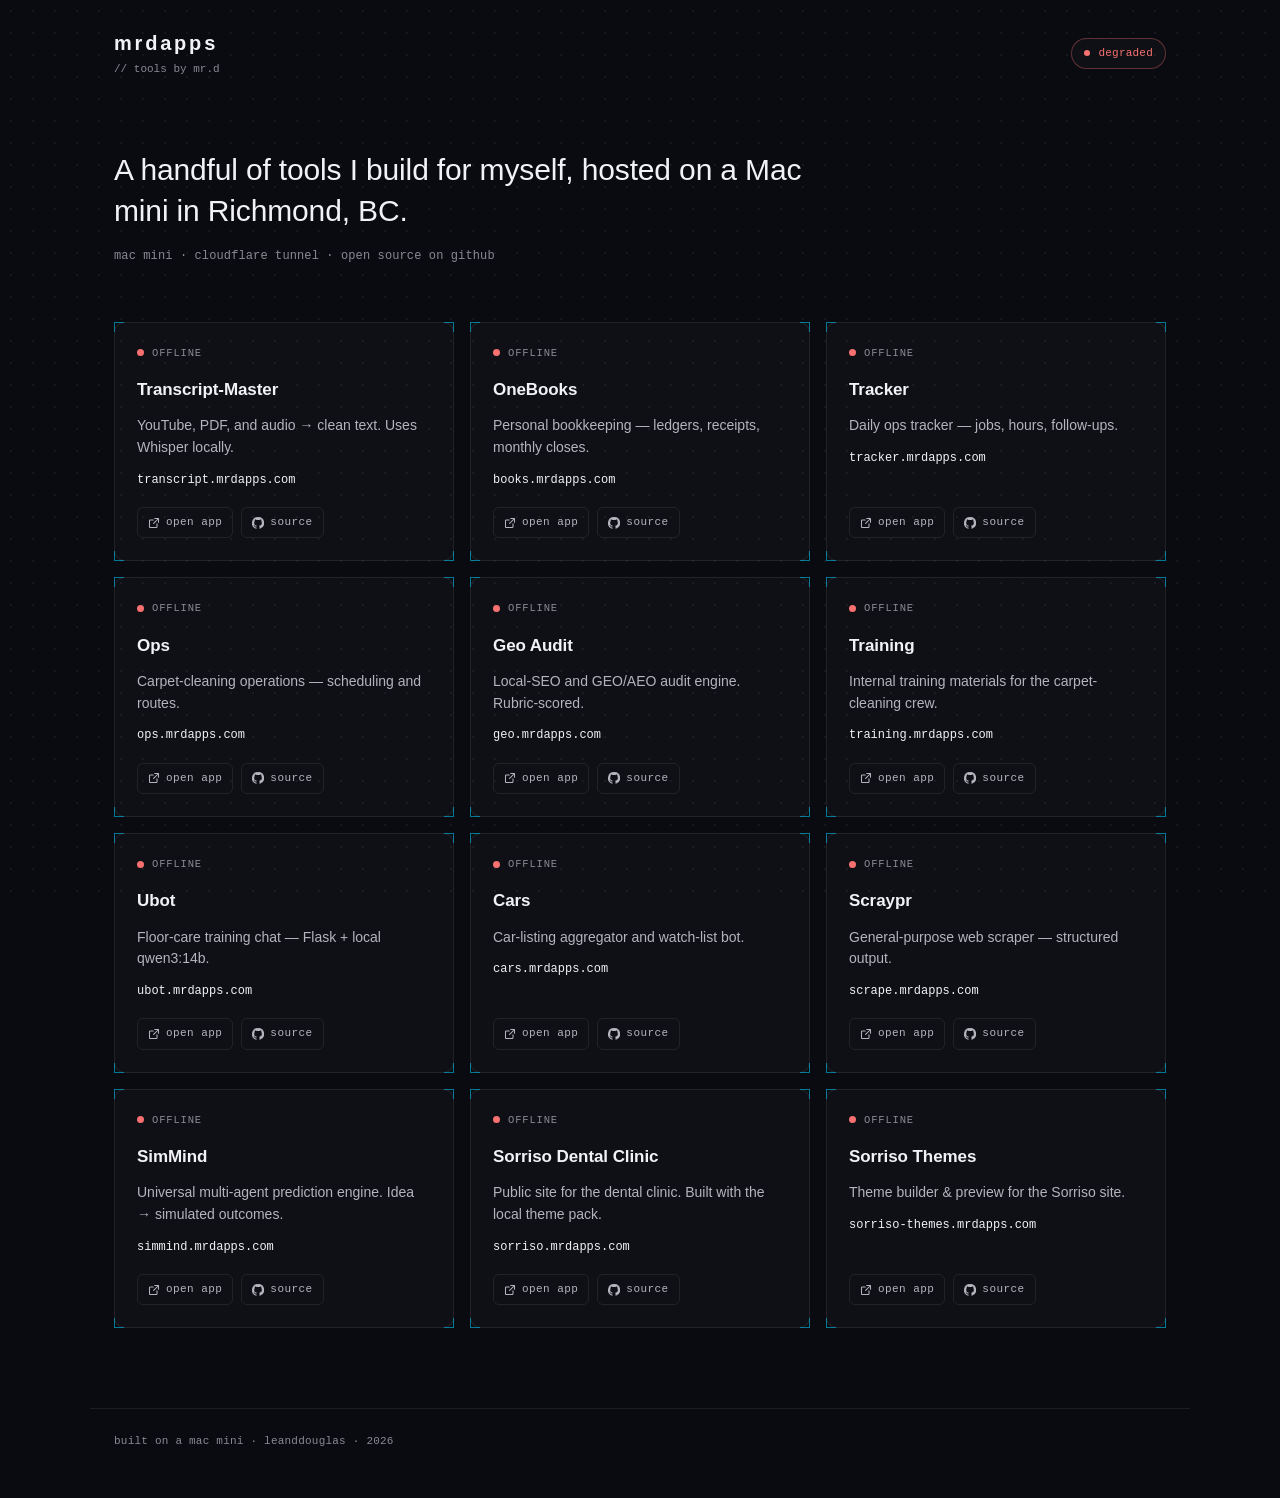
==== commit 492e62a2: "Rename servusbotassistant card → ubot (slug, hostname, title)" ====
--- a/public/index.html
+++ b/public/index.html
@@ -180,21 +180,21 @@
         </footer>
       </article>
 
-      <article class="card" data-health="/healthz/servusbotassistant">
-        <span class="corner tl"></span><span class="corner tr"></span>
-        <span class="corner bl"></span><span class="corner br"></span>
-        <header class="card-header">
-          <span class="status">
-            <span class="dot" data-status="loading"></span>
-            <span class="label">live</span>
-          </span>
-          <span class="latency"></span>
-        </header>
-        <h2 class="card-title">Servus Bot Assistant</h2>
+      <article class="card" data-health="/healthz/ubot">
+        <span class="corner tl"></span><span class="corner tr"></span>
+        <span class="corner bl"></span><span class="corner br"></span>
+        <header class="card-header">
+          <span class="status">
+            <span class="dot" data-status="loading"></span>
+            <span class="label">live</span>
+          </span>
+          <span class="latency"></span>
+        </header>
+        <h2 class="card-title">Ubot</h2>
         <p class="card-desc">Floor-care training chat &mdash; Flask + local qwen3:14b.</p>
-        <p class="card-url">servusbotassistant.mrdapps.com</p>
-        <footer class="card-footer">
-          <a class="btn" href="https://servusbotassistant.mrdapps.com" target="_blank" rel="noopener noreferrer">
+        <p class="card-url">ubot.mrdapps.com</p>
+        <footer class="card-footer">
+          <a class="btn" href="https://ubot.mrdapps.com" target="_blank" rel="noopener noreferrer">
             <svg viewBox="0 0 16 16" aria-hidden="true"><path fill="none" stroke="currentColor" stroke-width="1.4" stroke-linecap="round" stroke-linejoin="round" d="M9 2h5v5M14 2 7.5 8.5M12 9v4a1 1 0 0 1-1 1H3a1 1 0 0 1-1-1V5a1 1 0 0 1 1-1h4"/></svg>
             <span>open app</span>
           </a>
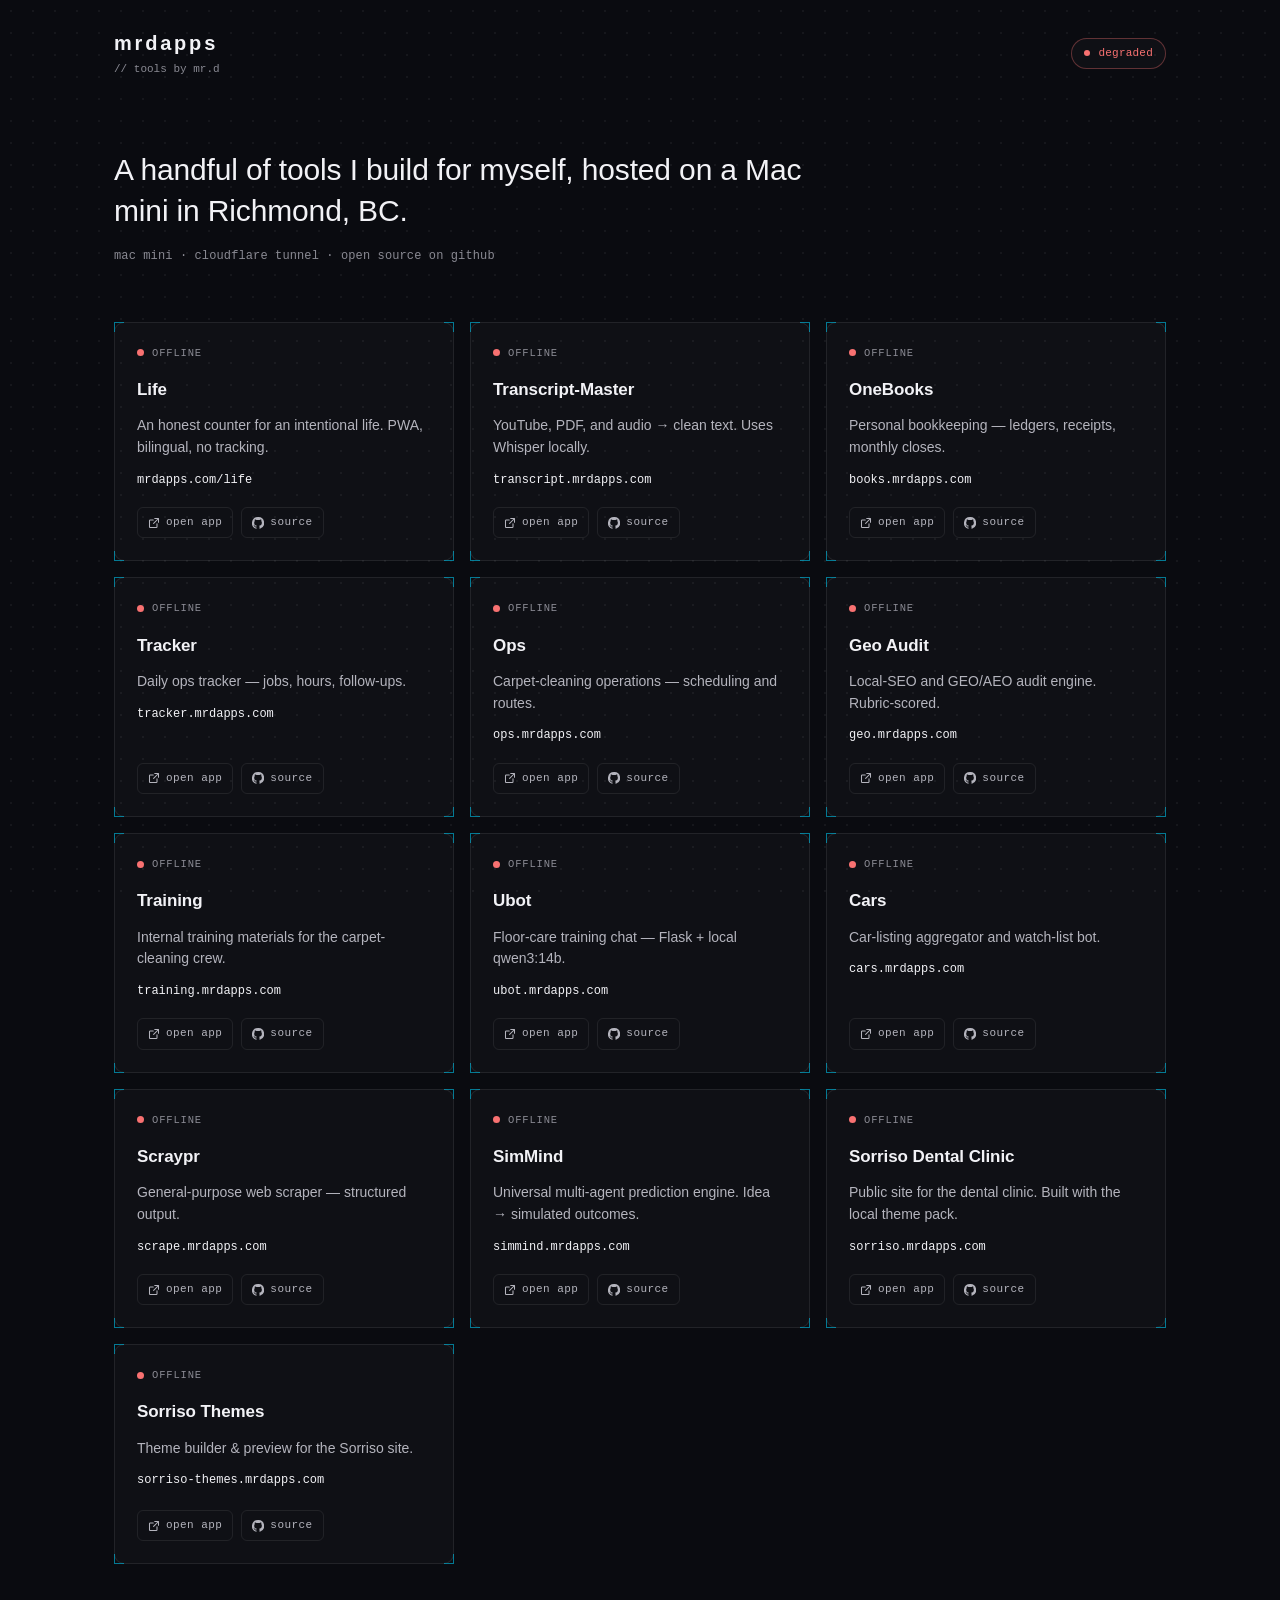
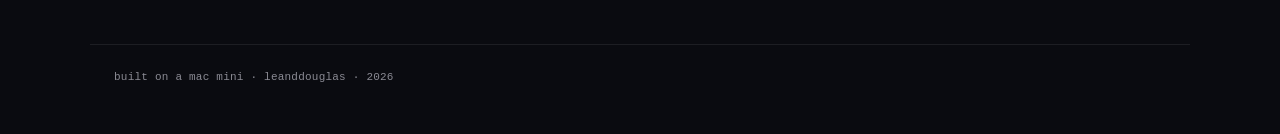
==== commit c03a9f3f: "Add Life — a calm, shareable PWA mortality counter A self-contained PWA at /life/ that turns lifespa" ====
--- a/public/index.html
+++ b/public/index.html
@@ -30,6 +30,31 @@
     </section>
 
     <section class="apps-grid" aria-label="apps">
+      <article class="card" data-health="/healthz/life">
+        <span class="corner tl"></span><span class="corner tr"></span>
+        <span class="corner bl"></span><span class="corner br"></span>
+        <header class="card-header">
+          <span class="status">
+            <span class="dot" data-status="loading"></span>
+            <span class="label">live</span>
+          </span>
+          <span class="latency"></span>
+        </header>
+        <h2 class="card-title">Life</h2>
+        <p class="card-desc">An honest counter for an intentional life. PWA, bilingual, no tracking.</p>
+        <p class="card-url">mrdapps.com/life</p>
+        <footer class="card-footer">
+          <a class="btn" href="/life/" rel="noopener">
+            <svg viewBox="0 0 16 16" aria-hidden="true"><path fill="none" stroke="currentColor" stroke-width="1.4" stroke-linecap="round" stroke-linejoin="round" d="M9 2h5v5M14 2 7.5 8.5M12 9v4a1 1 0 0 1-1 1H3a1 1 0 0 1-1-1V5a1 1 0 0 1 1-1h4"/></svg>
+            <span>open app</span>
+          </a>
+          <a class="btn" href="https://github.com/leanddouglas/mrdapps-site/tree/main/public/life" target="_blank" rel="noopener noreferrer">
+            <svg viewBox="0 0 16 16" aria-hidden="true"><path fill="currentColor" d="M8 0a8 8 0 0 0-2.53 15.59c.4.07.55-.17.55-.38v-1.36c-2.22.48-2.69-1.07-2.69-1.07-.36-.92-.89-1.17-.89-1.17-.73-.5.05-.49.05-.49.81.06 1.23.83 1.23.83.72 1.23 1.88.87 2.34.66.07-.52.28-.87.51-1.07-1.77-.2-3.64-.89-3.64-3.95 0-.87.31-1.59.83-2.15-.08-.2-.36-1.02.08-2.13 0 0 .67-.21 2.2.82a7.6 7.6 0 0 1 4 0c1.53-1.03 2.2-.82 2.2-.82.44 1.11.16 1.93.08 2.13.52.56.83 1.28.83 2.15 0 3.07-1.87 3.75-3.65 3.95.29.25.54.74.54 1.5v2.22c0 .21.15.46.55.38A8 8 0 0 0 8 0z"/></svg>
+            <span>source</span>
+          </a>
+        </footer>
+      </article>
+
       <article class="card" data-health="/healthz/transcript">
         <span class="corner tl"></span><span class="corner tr"></span>
         <span class="corner bl"></span><span class="corner br"></span>
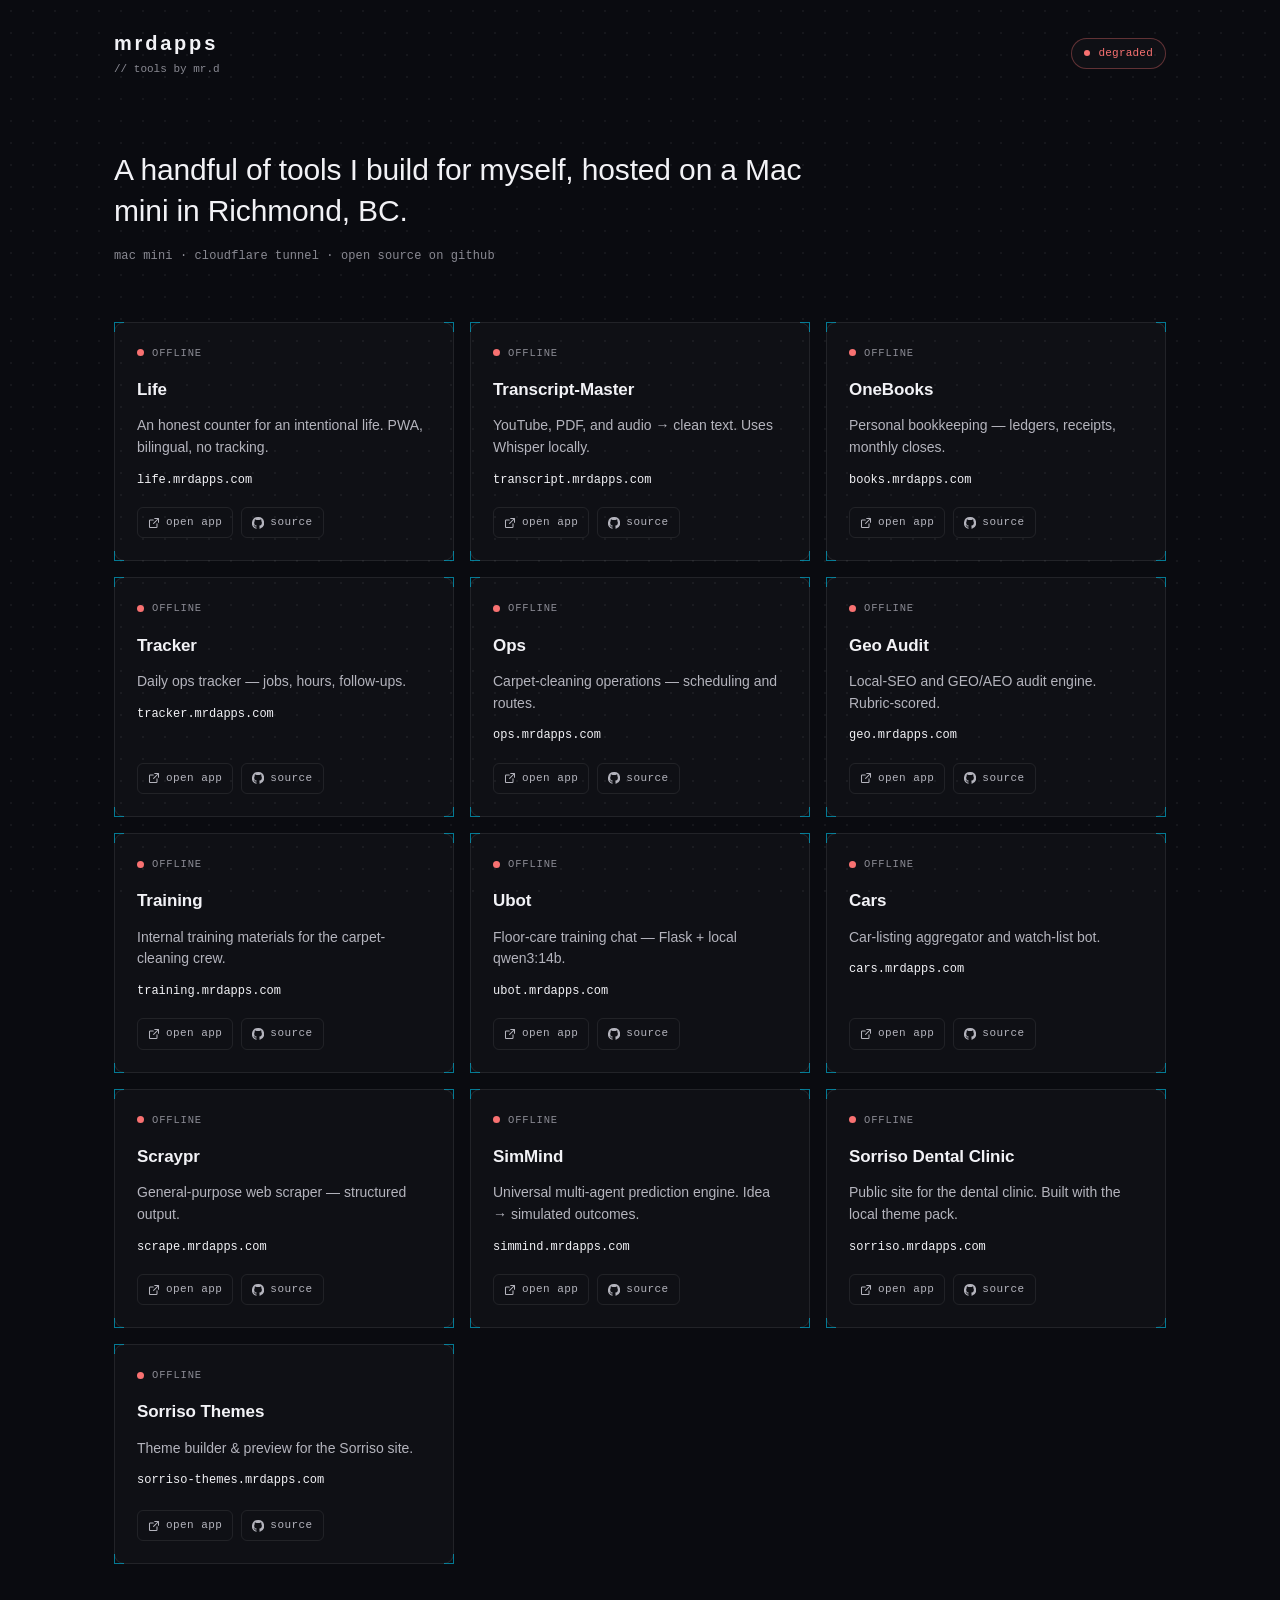
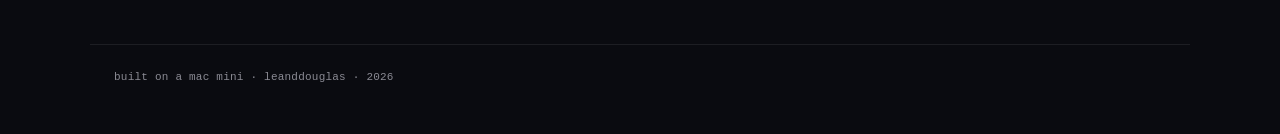
==== commit 69790130: "Wire Life to life.mrdapps.com on port 8810 Matches the existing per-app pattern (transcript, books, " ====
--- a/public/index.html
+++ b/public/index.html
@@ -42,9 +42,9 @@
         </header>
         <h2 class="card-title">Life</h2>
         <p class="card-desc">An honest counter for an intentional life. PWA, bilingual, no tracking.</p>
-        <p class="card-url">mrdapps.com/life</p>
-        <footer class="card-footer">
-          <a class="btn" href="/life/" rel="noopener">
+        <p class="card-url">life.mrdapps.com</p>
+        <footer class="card-footer">
+          <a class="btn" href="https://life.mrdapps.com" target="_blank" rel="noopener noreferrer">
             <svg viewBox="0 0 16 16" aria-hidden="true"><path fill="none" stroke="currentColor" stroke-width="1.4" stroke-linecap="round" stroke-linejoin="round" d="M9 2h5v5M14 2 7.5 8.5M12 9v4a1 1 0 0 1-1 1H3a1 1 0 0 1-1-1V5a1 1 0 0 1 1-1h4"/></svg>
             <span>open app</span>
           </a>
